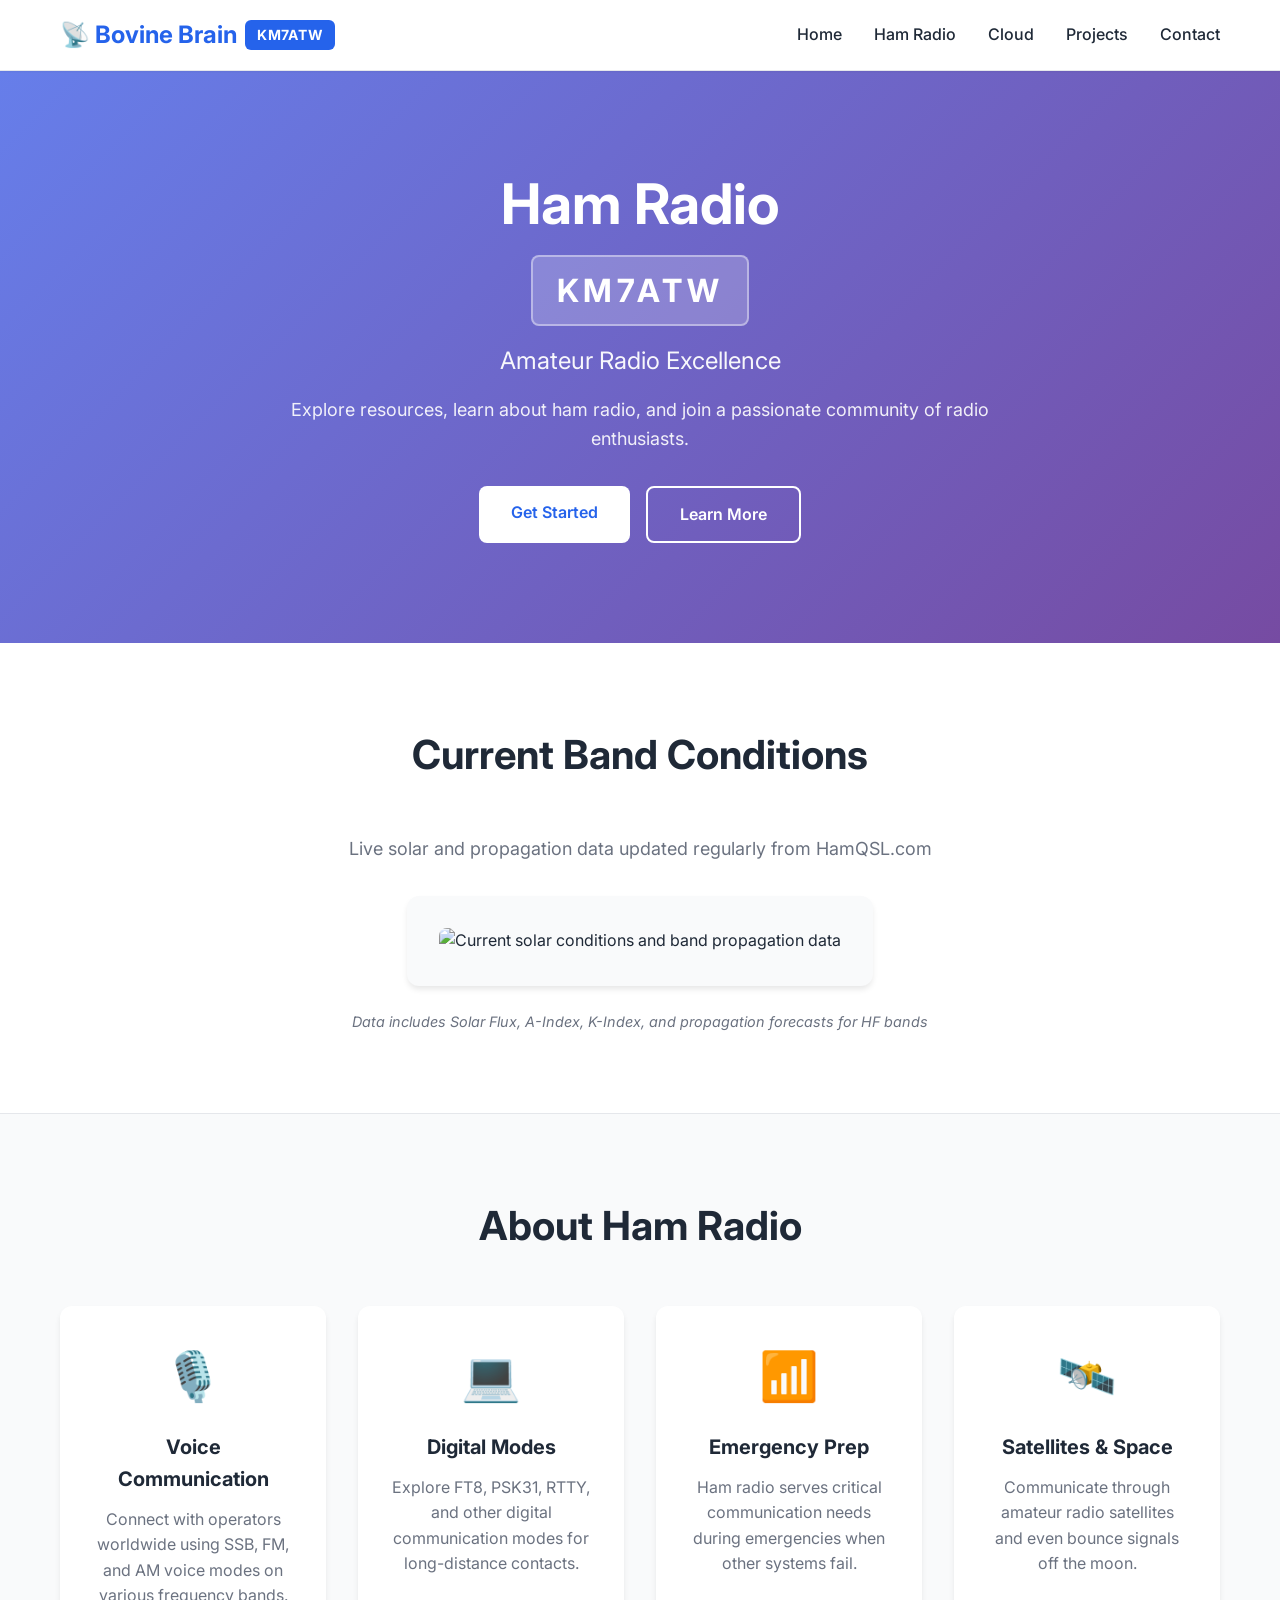
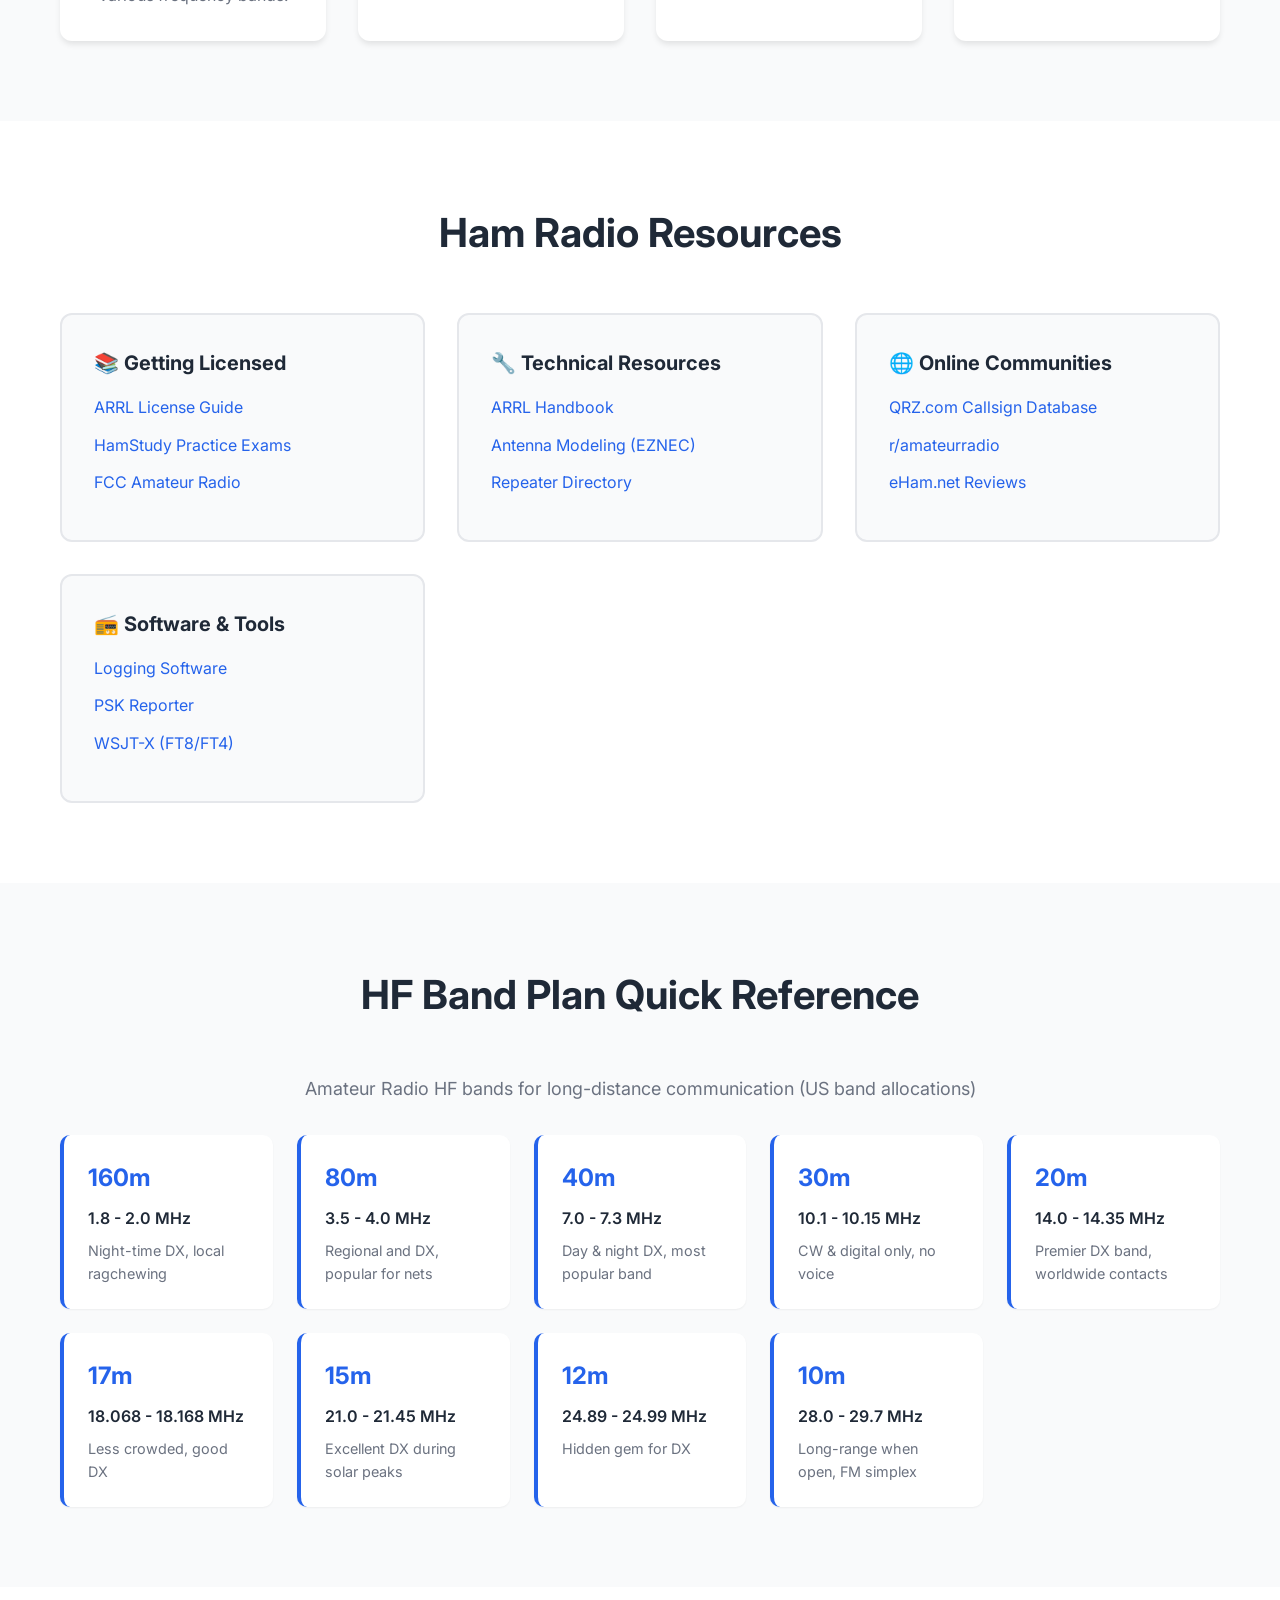
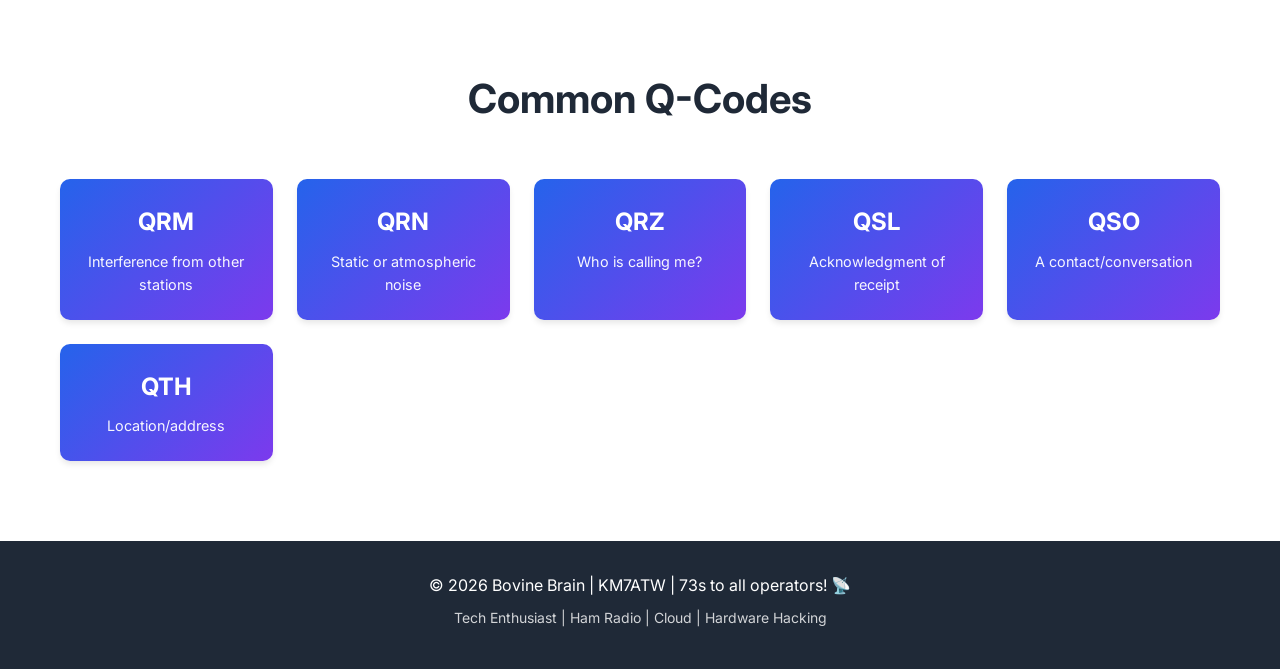
==== ham.html @ 4955dcfa "Initial commit: Add project files" ====
<!DOCTYPE html>
<html lang="en">
<head>
    <meta charset="UTF-8">
    <meta name="viewport" content="width=device-width, initial-scale=1.0">
    <meta name="description" content="Bovine Brain - Ham Radio Information, Resources, and Community">
    <meta name="keywords" content="ham radio, amateur radio, QSO, antenna, transceiver, RF">
    <title>Ham Radio - Bovine Brain KM7ATW</title>
    <link rel="stylesheet" href="styles.css">
    <link rel="preconnect" href="https://fonts.googleapis.com">
    <link rel="preconnect" href="https://fonts.gstatic.com" crossorigin>
    <link href="https://fonts.googleapis.com/css2?family=Inter:wght@300;400;600;700&display=swap" rel="stylesheet">
</head>
<body>
    <!-- Navigation -->
    <nav class="navbar">
        <div class="container">
            <div class="nav-brand">
                <a href="index.html" class="logo">📡 Bovine Brain <span class="callsign">KM7ATW</span></a>
            </div>
            <ul class="nav-menu">
                <li><a href="index.html">Home</a></li>
                <li><a href="ham.html" class="active">Ham Radio</a></li>
                <li><a href="cloud.html">Cloud</a></li>
                <li><a href="projects.html">Projects</a></li>
                <li><a href="index.html#contact">Contact</a></li>
            </ul>
            <button class="mobile-menu-toggle" aria-label="Toggle menu">☰</button>
        </div>
    </nav>

    <!-- Hero Section -->
    <section id="home" class="hero">
        <div class="container">
            <div class="hero-content">
                <h1 class="hero-title">Ham Radio</h1>
                <p class="hero-callsign">KM7ATW</p>
                <p class="hero-subtitle">Amateur Radio Excellence</p>
                <p class="hero-description">Explore resources, learn about ham radio, and join a passionate community of radio enthusiasts.</p>
                <div class="cta-buttons">
                    <a href="#resources" class="btn btn-primary">Get Started</a>
                    <a href="#about" class="btn btn-secondary">Learn More</a>
                </div>
            </div>
        </div>
    </section>

    <!-- Band Conditions Section -->
    <section class="band-conditions-section">
        <div class="container">
            <h2 class="section-title">Current Band Conditions</h2>
            <div class="conditions-content">
                <p class="conditions-description">Live solar and propagation data updated regularly from HamQSL.com</p>
                <div class="conditions-image-wrapper">
                    <img src="https://www.hamqsl.com/solar101vhfpic.php" alt="Current solar conditions and band propagation data" class="conditions-image">
                </div>
                <p class="conditions-note">Data includes Solar Flux, A-Index, K-Index, and propagation forecasts for HF bands</p>
            </div>
        </div>
    </section>

    <!-- About Section -->
    <section id="about" class="about-section">
        <div class="container">
            <h2 class="section-title">About Ham Radio</h2>
            <div class="about-grid">
                <div class="about-card">
                    <div class="card-icon">🎙️</div>
                    <h3>Voice Communication</h3>
                    <p>Connect with operators worldwide using SSB, FM, and AM voice modes on various frequency bands.</p>
                </div>
                <div class="about-card">
                    <div class="card-icon">💻</div>
                    <h3>Digital Modes</h3>
                    <p>Explore FT8, PSK31, RTTY, and other digital communication modes for long-distance contacts.</p>
                </div>
                <div class="about-card">
                    <div class="card-icon">📶</div>
                    <h3>Emergency Prep</h3>
                    <p>Ham radio serves critical communication needs during emergencies when other systems fail.</p>
                </div>
                <div class="about-card">
                    <div class="card-icon">🛰️</div>
                    <h3>Satellites & Space</h3>
                    <p>Communicate through amateur radio satellites and even bounce signals off the moon.</p>
                </div>
            </div>
        </div>
    </section>

    <!-- Resources Section -->
    <section id="resources" class="resources-section">
        <div class="container">
            <h2 class="section-title">Ham Radio Resources</h2>
            <div class="resources-grid">
                <div class="resource-card">
                    <h3>📚 Getting Licensed</h3>
                    <ul>
                        <li><a href="https://www.arrl.org/getting-licensed" target="_blank" rel="noopener">ARRL License Guide</a></li>
                        <li><a href="https://hamstudy.org/" target="_blank" rel="noopener">HamStudy Practice Exams</a></li>
                        <li><a href="https://www.fcc.gov/wireless/bureau-divisions/mobility-division/amateur-radio-service" target="_blank" rel="noopener">FCC Amateur Radio</a></li>
                    </ul>
                </div>
                <div class="resource-card">
                    <h3>🔧 Technical Resources</h3>
                    <ul>
                        <li><a href="https://www.arrl.org/arrl-handbook-2024" target="_blank" rel="noopener">ARRL Handbook</a></li>
                        <li><a href="https://www.eznec.com/" target="_blank" rel="noopener">Antenna Modeling (EZNEC)</a></li>
                        <li><a href="https://www.repeaterbook.com/" target="_blank" rel="noopener">Repeater Directory</a></li>
                    </ul>
                </div>
                <div class="resource-card">
                    <h3>🌐 Online Communities</h3>
                    <ul>
                        <li><a href="https://www.qrz.com/" target="_blank" rel="noopener">QRZ.com Callsign Database</a></li>
                        <li><a href="https://www.reddit.com/r/amateurradio/" target="_blank" rel="noopener">r/amateurradio</a></li>
                        <li><a href="https://www.eham.net/" target="_blank" rel="noopener">eHam.net Reviews</a></li>
                    </ul>
                </div>
                <div class="resource-card">
                    <h3>📻 Software & Tools</h3>
                    <ul>
                        <li><a href="https://www.qsl.net/" target="_blank" rel="noopener">Logging Software</a></li>
                        <li><a href="https://pskreporter.info/" target="_blank" rel="noopener">PSK Reporter</a></li>
                        <li><a href="https://wsjt.sourceforge.io/" target="_blank" rel="noopener">WSJT-X (FT8/FT4)</a></li>
                    </ul>
                </div>
            </div>
        </div>
    </section>

    <!-- Band Plan Section -->
    <section id="bands" class="bands-section">
        <div class="container">
            <h2 class="section-title">HF Band Plan Quick Reference</h2>
            <div class="band-info">
                <p class="band-description">Amateur Radio HF bands for long-distance communication (US band allocations)</p>
            </div>
            <div class="bands-grid">
                <div class="band-card">
                    <h3 class="band-name">160m</h3>
                    <p class="band-freq">1.8 - 2.0 MHz</p>
                    <p class="band-desc">Night-time DX, local ragchewing</p>
                </div>
                <div class="band-card">
                    <h3 class="band-name">80m</h3>
                    <p class="band-freq">3.5 - 4.0 MHz</p>
                    <p class="band-desc">Regional and DX, popular for nets</p>
                </div>
                <div class="band-card">
                    <h3 class="band-name">40m</h3>
                    <p class="band-freq">7.0 - 7.3 MHz</p>
                    <p class="band-desc">Day & night DX, most popular band</p>
                </div>
                <div class="band-card">
                    <h3 class="band-name">30m</h3>
                    <p class="band-freq">10.1 - 10.15 MHz</p>
                    <p class="band-desc">CW & digital only, no voice</p>
                </div>
                <div class="band-card">
                    <h3 class="band-name">20m</h3>
                    <p class="band-freq">14.0 - 14.35 MHz</p>
                    <p class="band-desc">Premier DX band, worldwide contacts</p>
                </div>
                <div class="band-card">
                    <h3 class="band-name">17m</h3>
                    <p class="band-freq">18.068 - 18.168 MHz</p>
                    <p class="band-desc">Less crowded, good DX</p>
                </div>
                <div class="band-card">
                    <h3 class="band-name">15m</h3>
                    <p class="band-freq">21.0 - 21.45 MHz</p>
                    <p class="band-desc">Excellent DX during solar peaks</p>
                </div>
                <div class="band-card">
                    <h3 class="band-name">12m</h3>
                    <p class="band-freq">24.89 - 24.99 MHz</p>
                    <p class="band-desc">Hidden gem for DX</p>
                </div>
                <div class="band-card">
                    <h3 class="band-name">10m</h3>
                    <p class="band-freq">28.0 - 29.7 MHz</p>
                    <p class="band-desc">Long-range when open, FM simplex</p>
                </div>
            </div>
        </div>
    </section>

    <!-- Q-Codes Section -->
    <section class="qcodes-section">
        <div class="container">
            <h2 class="section-title">Common Q-Codes</h2>
            <div class="qcodes-grid">
                <div class="qcode-card">
                    <h4>QRM</h4>
                    <p>Interference from other stations</p>
                </div>
                <div class="qcode-card">
                    <h4>QRN</h4>
                    <p>Static or atmospheric noise</p>
                </div>
                <div class="qcode-card">
                    <h4>QRZ</h4>
                    <p>Who is calling me?</p>
                </div>
                <div class="qcode-card">
                    <h4>QSL</h4>
                    <p>Acknowledgment of receipt</p>
                </div>
                <div class="qcode-card">
                    <h4>QSO</h4>
                    <p>A contact/conversation</p>
                </div>
                <div class="qcode-card">
                    <h4>QTH</h4>
                    <p>Location/address</p>
                </div>
            </div>
        </div>
    </section>

    <!-- Footer -->
    <footer class="footer">
        <div class="container">
            <p>&copy; 2026 Bovine Brain | KM7ATW | 73s to all operators! 📡</p>
            <p class="footer-note">Tech Enthusiast | Ham Radio | Cloud | Hardware Hacking</p>
        </div>
    </footer>

    <script src="script.js"></script>
</body>
</html>
---- styles.css ----
/* ========================================
   CSS Variables & Reset
   ======================================== */
:root {
    --primary-color: #2563eb;
    --primary-dark: #1e40af;
    --secondary-color: #7c3aed;
    --accent-color: #f59e0b;
    --text-primary: #1f2937;
    --text-secondary: #6b7280;
    --bg-light: #f9fafb;
    --bg-white: #ffffff;
    --border-color: #e5e7eb;
    --shadow-sm: 0 1px 2px 0 rgba(0, 0, 0, 0.05);
    --shadow-md: 0 4px 6px -1px rgba(0, 0, 0, 0.1);
    --shadow-lg: 0 10px 15px -3px rgba(0, 0, 0, 0.1);
    --shadow-xl: 0 20px 25px -5px rgba(0, 0, 0, 0.1);
    --transition: all 0.3s ease;
}

* {
    margin: 0;
    padding: 0;
    box-sizing: border-box;
}

html {
    scroll-behavior: smooth;
}

body {
    font-family: 'Inter', -apple-system, BlinkMacSystemFont, 'Segoe UI', Roboto, sans-serif;
    line-height: 1.6;
    color: var(--text-primary);
    background-color: var(--bg-white);
}

.container {
    max-width: 1200px;
    margin: 0 auto;
    padding: 0 20px;
}

/* ========================================
   Navigation
   ======================================== */
.navbar {
    background: var(--bg-white);
    box-shadow: var(--shadow-sm);
    position: sticky;
    top: 0;
    z-index: 1000;
    border-bottom: 1px solid var(--border-color);
}

.navbar .container {
    display: flex;
    justify-content: space-between;
    align-items: center;
    padding: 1rem 20px;
}

.nav-brand .logo {
    font-size: 1.5rem;
    font-weight: 700;
    color: var(--primary-color);
    text-decoration: none;
    display: flex;
    align-items: center;
}

.nav-brand a.logo {
    color: var(--primary-color);
    text-decoration: none;
}

.nav-brand a.logo:hover {
    color: var(--primary-dark);
}

.callsign {
    display: inline-block;
    padding: 0.25rem 0.75rem;
    background: var(--primary-color);
    color: white;
    border-radius: 6px;
    font-size: 0.875rem;
    font-weight: 700;
    margin-left: 0.5rem;
    letter-spacing: 0.05em;
}

.nav-menu {
    display: flex;
    list-style: none;
    gap: 2rem;
}

.nav-menu a {
    color: var(--text-primary);
    text-decoration: none;
    font-weight: 500;
    transition: var(--transition);
    padding: 0.5rem 0;
}

.nav-menu a:hover {
    color: var(--primary-color);
}

.nav-menu a.active {
    color: var(--primary-color);
    border-bottom: 2px solid var(--primary-color);
}

.mobile-menu-toggle {
    display: none;
    background: none;
    border: none;
    font-size: 1.5rem;
    cursor: pointer;
    color: var(--text-primary);
}

/* ========================================
   Hero Section
   ======================================== */
.hero {
    background: linear-gradient(135deg, #667eea 0%, #764ba2 100%);
    color: white;
    padding: 100px 20px;
    text-align: center;
}

.hero-content {
    max-width: 800px;
    margin: 0 auto;
}

.hero-title {
    font-size: 3.5rem;
    font-weight: 700;
    margin-bottom: 1rem;
    line-height: 1.2;
}

.hero-callsign {
    font-size: 2rem;
    font-weight: 700;
    letter-spacing: 0.15em;
    margin-bottom: 1rem;
    padding: 0.5rem 1.5rem;
    background: rgba(255, 255, 255, 0.2);
    border-radius: 8px;
    display: inline-block;
    border: 2px solid rgba(255, 255, 255, 0.4);
}

.hero-subtitle {
    font-size: 1.5rem;
    margin-bottom: 1rem;
    opacity: 0.95;
}

.hero-description {
    font-size: 1.125rem;
    margin-bottom: 2rem;
    opacity: 0.9;
}

.cta-buttons {
    display: flex;
    gap: 1rem;
    justify-content: center;
    flex-wrap: wrap;
}

.btn {
    padding: 0.875rem 2rem;
    border-radius: 8px;
    text-decoration: none;
    font-weight: 600;
    transition: var(--transition);
    display: inline-block;
    cursor: pointer;
    border: none;
    font-size: 1rem;
}

.btn-primary {
    background: white;
    color: var(--primary-color);
}

.btn-primary:hover {
    background: var(--bg-light);
    transform: translateY(-2px);
    box-shadow: var(--shadow-lg);
}

.btn-secondary {
    background: transparent;
    color: white;
    border: 2px solid white;
}

.btn-secondary:hover {
    background: rgba(255, 255, 255, 0.1);
    transform: translateY(-2px);
}

/* ========================================
   Sections
   ======================================== */
section {
    padding: 80px 20px;
}

.section-title {
    font-size: 2.5rem;
    font-weight: 700;
    text-align: center;
    margin-bottom: 3rem;
    color: var(--text-primary);
}

/* ========================================
   Band Conditions Section
   ======================================== */
.band-conditions-section {
    background: var(--bg-white);
    border-bottom: 1px solid var(--border-color);
}

.conditions-content {
    max-width: 900px;
    margin: 0 auto;
    text-align: center;
}

.conditions-description {
    color: var(--text-secondary);
    font-size: 1.125rem;
    margin-bottom: 2rem;
}

.conditions-image-wrapper {
    background: var(--bg-light);
    padding: 2rem;
    border-radius: 12px;
    box-shadow: var(--shadow-md);
    display: inline-block;
    margin-bottom: 1.5rem;
}

.conditions-image {
    max-width: 100%;
    height: auto;
    display: block;
    border-radius: 8px;
}

.conditions-note {
    color: var(--text-secondary);
    font-size: 0.9rem;
    font-style: italic;
}

/* ========================================
   About Section
   ======================================== */
.about-section {
    background: var(--bg-light);
}

.about-intro {
    max-width: 800px;
    margin: 0 auto 3rem auto;
    text-align: center;
}

.about-intro p {
    font-size: 1.125rem;
    color: var(--text-secondary);
    line-height: 1.8;
}

.about-grid {
    display: grid;
    grid-template-columns: repeat(auto-fit, minmax(250px, 1fr));
    gap: 2rem;
}

.about-card {
    background: var(--bg-white);
    padding: 2rem;
    border-radius: 12px;
    box-shadow: var(--shadow-md);
    transition: var(--transition);
    text-align: center;
}

.about-card:hover {
    transform: translateY(-5px);
    box-shadow: var(--shadow-xl);
}

.card-icon {
    font-size: 3rem;
    margin-bottom: 1rem;
}

.about-card h3 {
    font-size: 1.25rem;
    margin-bottom: 0.75rem;
    color: var(--text-primary);
}

.about-card p {
    color: var(--text-secondary);
    line-height: 1.6;
}

.card-link {
    display: inline-block;
    margin-top: 1rem;
    color: var(--primary-color);
    text-decoration: none;
    font-weight: 600;
    transition: var(--transition);
}

.card-link:hover {
    color: var(--primary-dark);
    transform: translateX(5px);
}

.about-intro {
    max-width: 800px;
    margin: 0 auto 3rem auto;
    text-align: center;
}

.about-intro p {
    font-size: 1.125rem;
    color: var(--text-secondary);
    line-height: 1.8;
}

/* ========================================
   Resources Section
   ======================================== */
.resources-section {
    background: var(--bg-white);
}

.resources-grid {
    display: grid;
    grid-template-columns: repeat(auto-fit, minmax(280px, 1fr));
    gap: 2rem;
}

.resource-card {
    background: var(--bg-light);
    padding: 2rem;
    border-radius: 12px;
    border: 2px solid var(--border-color);
    transition: var(--transition);
}

.resource-card:hover {
    border-color: var(--primary-color);
    box-shadow: var(--shadow-lg);
}

.resource-card h3 {
    font-size: 1.25rem;
    margin-bottom: 1rem;
    color: var(--text-primary);
}

.resource-card ul {
    list-style: none;
}

.resource-card li {
    margin-bottom: 0.75rem;
}

.resource-card a {
    color: var(--primary-color);
    text-decoration: none;
    transition: var(--transition);
    display: inline-flex;
    align-items: center;
}

.resource-card a:hover {
    color: var(--primary-dark);
    text-decoration: underline;
}

/* ========================================
   Band Plan Section
   ======================================== */
.bands-section {
    background: var(--bg-light);
}

.band-info {
    text-align: center;
    margin-bottom: 2rem;
}

.band-description {
    color: var(--text-secondary);
    font-size: 1.125rem;
}

.bands-grid {
    display: grid;
    grid-template-columns: repeat(auto-fit, minmax(200px, 1fr));
    gap: 1.5rem;
}

.band-card {
    background: var(--bg-white);
    padding: 1.5rem;
    border-radius: 10px;
    border-left: 4px solid var(--primary-color);
    box-shadow: var(--shadow-sm);
    transition: var(--transition);
}

.band-card:hover {
    transform: translateX(5px);
    box-shadow: var(--shadow-md);
    border-left-color: var(--accent-color);
}

.band-name {
    font-size: 1.5rem;
    color: var(--primary-color);
    margin-bottom: 0.5rem;
}

.band-freq {
    font-weight: 600;
    color: var(--text-primary);
    margin-bottom: 0.5rem;
}

.band-desc {
    color: var(--text-secondary);
    font-size: 0.9rem;
}

/* ========================================
   Q-Codes Section
   ======================================== */
.qcodes-section {
    background: var(--bg-white);
}

.qcodes-grid {
    display: grid;
    grid-template-columns: repeat(auto-fit, minmax(180px, 1fr));
    gap: 1.5rem;
}

.qcode-card {
    background: linear-gradient(135deg, var(--primary-color), var(--secondary-color));
    color: white;
    padding: 1.5rem;
    border-radius: 10px;
    text-align: center;
    box-shadow: var(--shadow-md);
    transition: var(--transition);
}

.qcode-card:hover {
    transform: scale(1.05);
    box-shadow: var(--shadow-xl);
}

.qcode-card h4 {
    font-size: 1.5rem;
    margin-bottom: 0.5rem;
    font-weight: 700;
}

.qcode-card p {
    font-size: 0.9rem;
    opacity: 0.95;
}

/* ========================================
   Contact Section
   ======================================== */
.contact-section {
    background: var(--bg-light);
}

.contact-content {
    max-width: 700px;
    margin: 0 auto;
    text-align: center;
}

.contact-text {
    font-size: 1.125rem;
    color: var(--text-secondary);
    margin-bottom: 2rem;
}

.contact-info {
    display: flex;
    flex-direction: column;
    gap: 1rem;
}

.contact-item {
    background: var(--bg-white);
    padding: 1.5rem;
    border-radius: 10px;
    box-shadow: var(--shadow-sm);
    display: flex;
    align-items: center;
    justify-content: center;
    gap: 1rem;
    font-size: 1.125rem;
}

.contact-icon {
    font-size: 1.5rem;
}

/* ========================================
   Footer
   ======================================== */
.footer {
    background: var(--text-primary);
    color: white;
    padding: 2rem 20px;
    text-align: center;
}

.footer p {
    margin-bottom: 0.5rem;
}

.footer-note {
    font-size: 0.875rem;
    opacity: 0.8;
}

/* ========================================
   Interests Section
   ======================================== */
.interests-section {
    background: var(--bg-white);
}

.interests-grid {
    display: grid;
    grid-template-columns: repeat(auto-fit, minmax(250px, 1fr));
    gap: 1.5rem;
}

.interest-item {
    background: var(--bg-light);
    padding: 1.5rem;
    border-radius: 10px;
    border-left: 4px solid var(--primary-color);
    transition: var(--transition);
}

.interest-item:hover {
    transform: translateX(5px);
    border-left-color: var(--accent-color);
}

.interest-item h3 {
    font-size: 1.125rem;
    margin-bottom: 0.5rem;
    color: var(--text-primary);
}

.interest-item p {
    color: var(--text-secondary);
    font-size: 0.9rem;
}

/* ========================================
   Projects Sections
   ======================================== */
.projects-featured {
    display: grid;
    grid-template-columns: repeat(auto-fit, minmax(450px, 1fr));
    gap: 2rem;
    margin-bottom: 2rem;
}

.project-featured-card {
    background: var(--bg-white);
    padding: 2.5rem;
    border-radius: 12px;
    box-shadow: var(--shadow-lg);
    border-top: 4px solid var(--primary-color);
}

.project-header {
    display: flex;
    justify-content: space-between;
    align-items: center;
    margin-bottom: 1rem;
}

.project-header h3 {
    font-size: 1.5rem;
    color: var(--text-primary);
}

.project-status {
    padding: 0.25rem 0.75rem;
    border-radius: 20px;
    font-size: 0.8rem;
    font-weight: 600;
}

.status-active {
    background: #10b981;
    color: white;
}

.status-complete {
    background: var(--primary-color);
    color: white;
}

.project-description {
    color: var(--text-secondary);
    line-height: 1.6;
    margin-bottom: 1rem;
}

.project-tech {
    display: flex;
    flex-wrap: wrap;
    gap: 0.5rem;
    margin-bottom: 1.5rem;
}

.tech-tag {
    background: var(--bg-light);
    padding: 0.25rem 0.75rem;
    border-radius: 6px;
    font-size: 0.85rem;
    color: var(--text-primary);
    font-weight: 500;
}

.project-details h4 {
    color: var(--text-primary);
    margin-bottom: 0.75rem;
    font-size: 1rem;
}

.project-details ul {
    margin-left: 1.5rem;
    color: var(--text-secondary);
}

.project-details li {
    margin-bottom: 0.5rem;
}

.project-warning {
    margin-top: 1.5rem;
    padding: 1rem;
    background: #fef3c7;
    border-left: 4px solid #f59e0b;
    border-radius: 6px;
    font-size: 0.9rem;
    color: #78350f;
}

.projects-grid {
    display: grid;
    grid-template-columns: repeat(auto-fit, minmax(250px, 1fr));
    gap: 1.5rem;
}

.project-card {
    background: var(--bg-light);
    padding: 2rem;
    border-radius: 10px;
    text-align: center;
    transition: var(--transition);
}

.project-card:hover {
    transform: translateY(-5px);
    box-shadow: var(--shadow-md);
}

.project-icon {
    font-size: 3rem;
    margin-bottom: 1rem;
}

.project-card h3 {
    font-size: 1.125rem;
    margin-bottom: 0.5rem;
    color: var(--text-primary);
}

.project-card p {
    color: var(--text-secondary);
    font-size: 0.9rem;
    margin-bottom: 1rem;
}

.project-status-small {
    display: inline-block;
    padding: 0.25rem 0.75rem;
    background: var(--primary-color);
    color: white;
    border-radius: 20px;
    font-size: 0.75rem;
    font-weight: 600;
}

/* ========================================
   Hero Variants
   ======================================== */
.hero-cloud {
    background: linear-gradient(135deg, #0ea5e9 0%, #2563eb 100%);
}

.hero-projects {
    background: linear-gradient(135deg, #f59e0b 0%, #ef4444 100%);
}

/* ========================================
   Responsive Design
   ======================================== */
@media (max-width: 768px) {
    .mobile-menu-toggle {
        display: block;
    }

    .nav-menu {
        display: none;
        position: absolute;
        top: 100%;
        left: 0;
        right: 0;
        background: var(--bg-white);
        flex-direction: column;
        padding: 1rem;
        box-shadow: var(--shadow-md);
        gap: 0;
    }

    .nav-menu.active {
        display: flex;
    }

    .nav-menu li {
        padding: 0.75rem 0;
        border-bottom: 1px solid var(--border-color);
    }

    .nav-menu li:last-child {
        border-bottom: none;
    }

    .hero-title {
        font-size: 2.5rem;
    }

    .hero-subtitle {
        font-size: 1.25rem;
    }

    .section-title {
        font-size: 2rem;
    }

    .about-grid,
    .resources-grid,
    .bands-grid,
    .projects-featured,
    .projects-grid,
    .interests-grid {
        grid-template-columns: 1fr;
    }

    .cta-buttons {
        flex-direction: column;
    }

    .btn {
        width: 100%;
    }
}

@media (max-width: 480px) {
    .hero-title {
        font-size: 2rem;
    }

    section {
        padding: 60px 20px;
    }

    .qcodes-grid {
        grid-template-columns: repeat(2, 1fr);
    }
}

/* ========================================
   Animations
   ======================================== */
@keyframes fadeIn {
    from {
        opacity: 0;
        transform: translateY(20px);
    }
    to {
        opacity: 1;
        transform: translateY(0);
    }
}

.hero-content,
.about-card,
.resource-card,
.band-card,
.project-card,
.project-featured-card,
.interest-item {
    animation: fadeIn 0.6s ease-out;
}
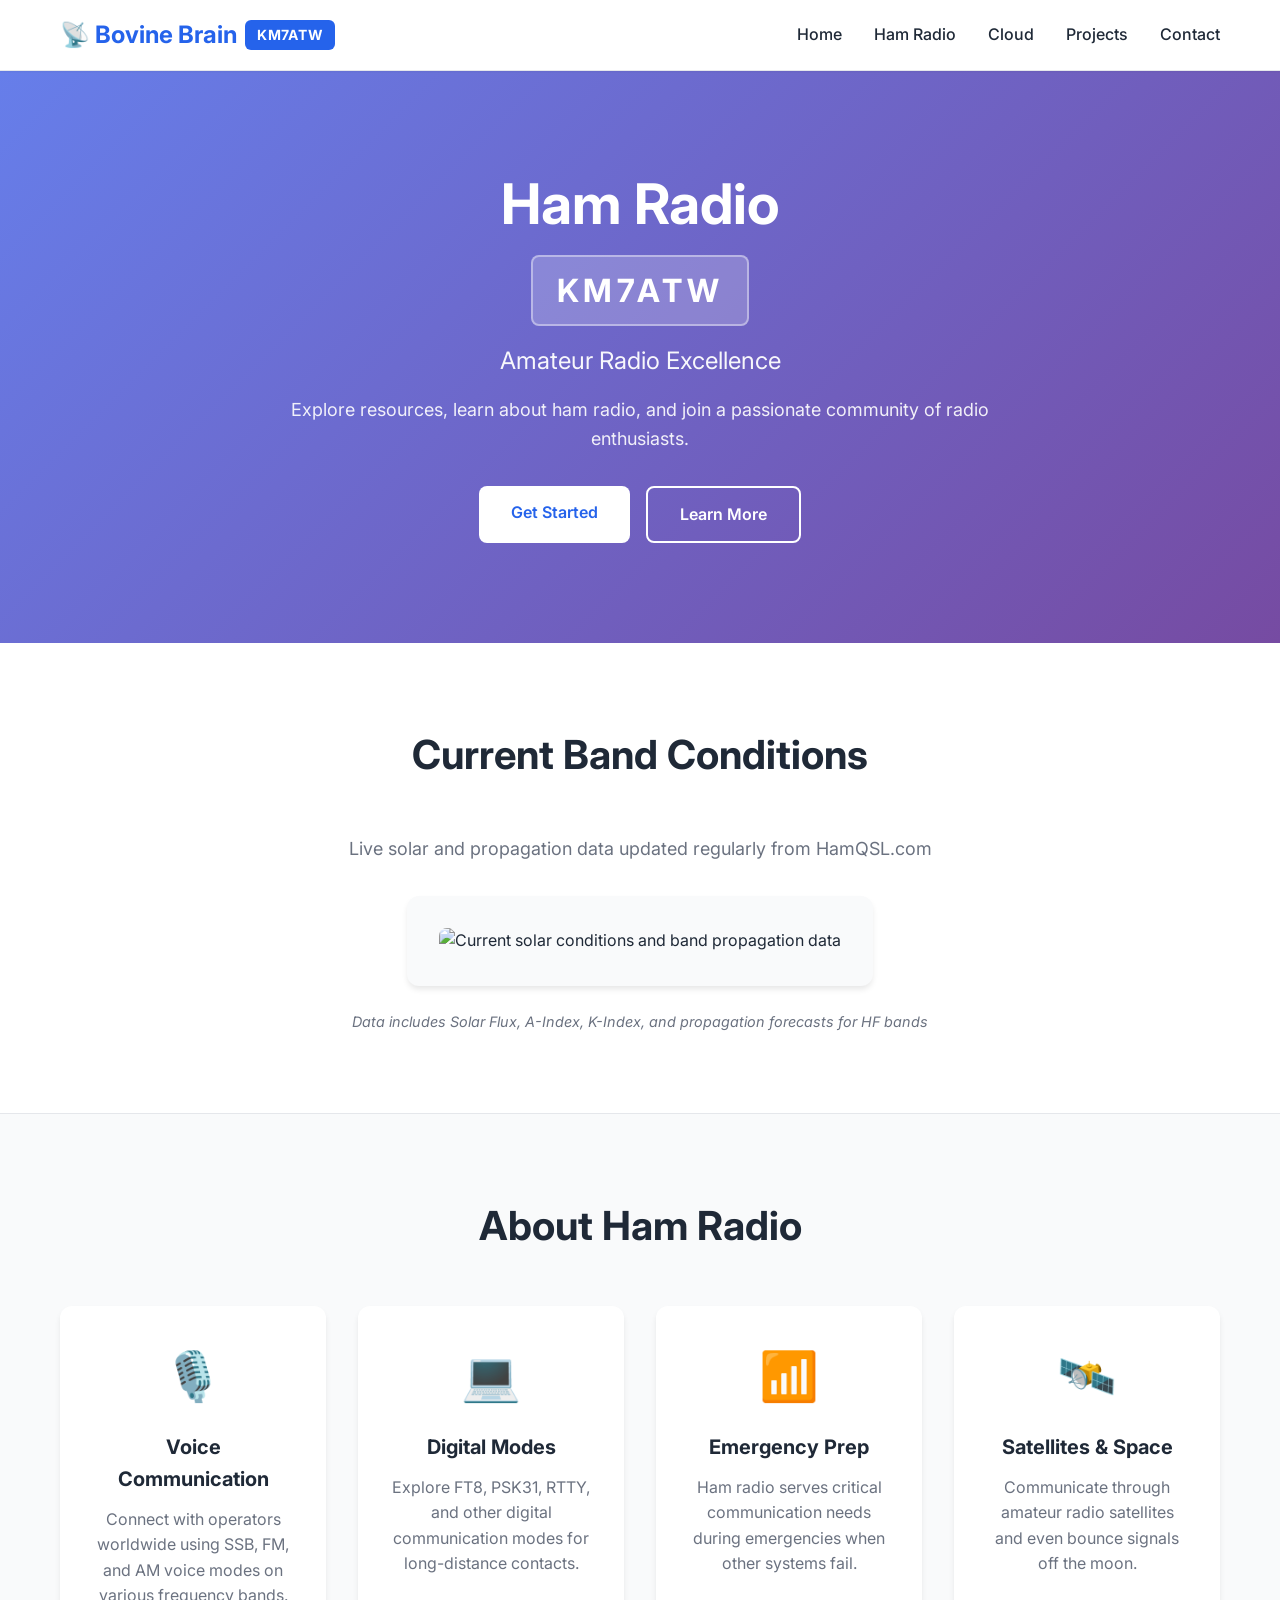
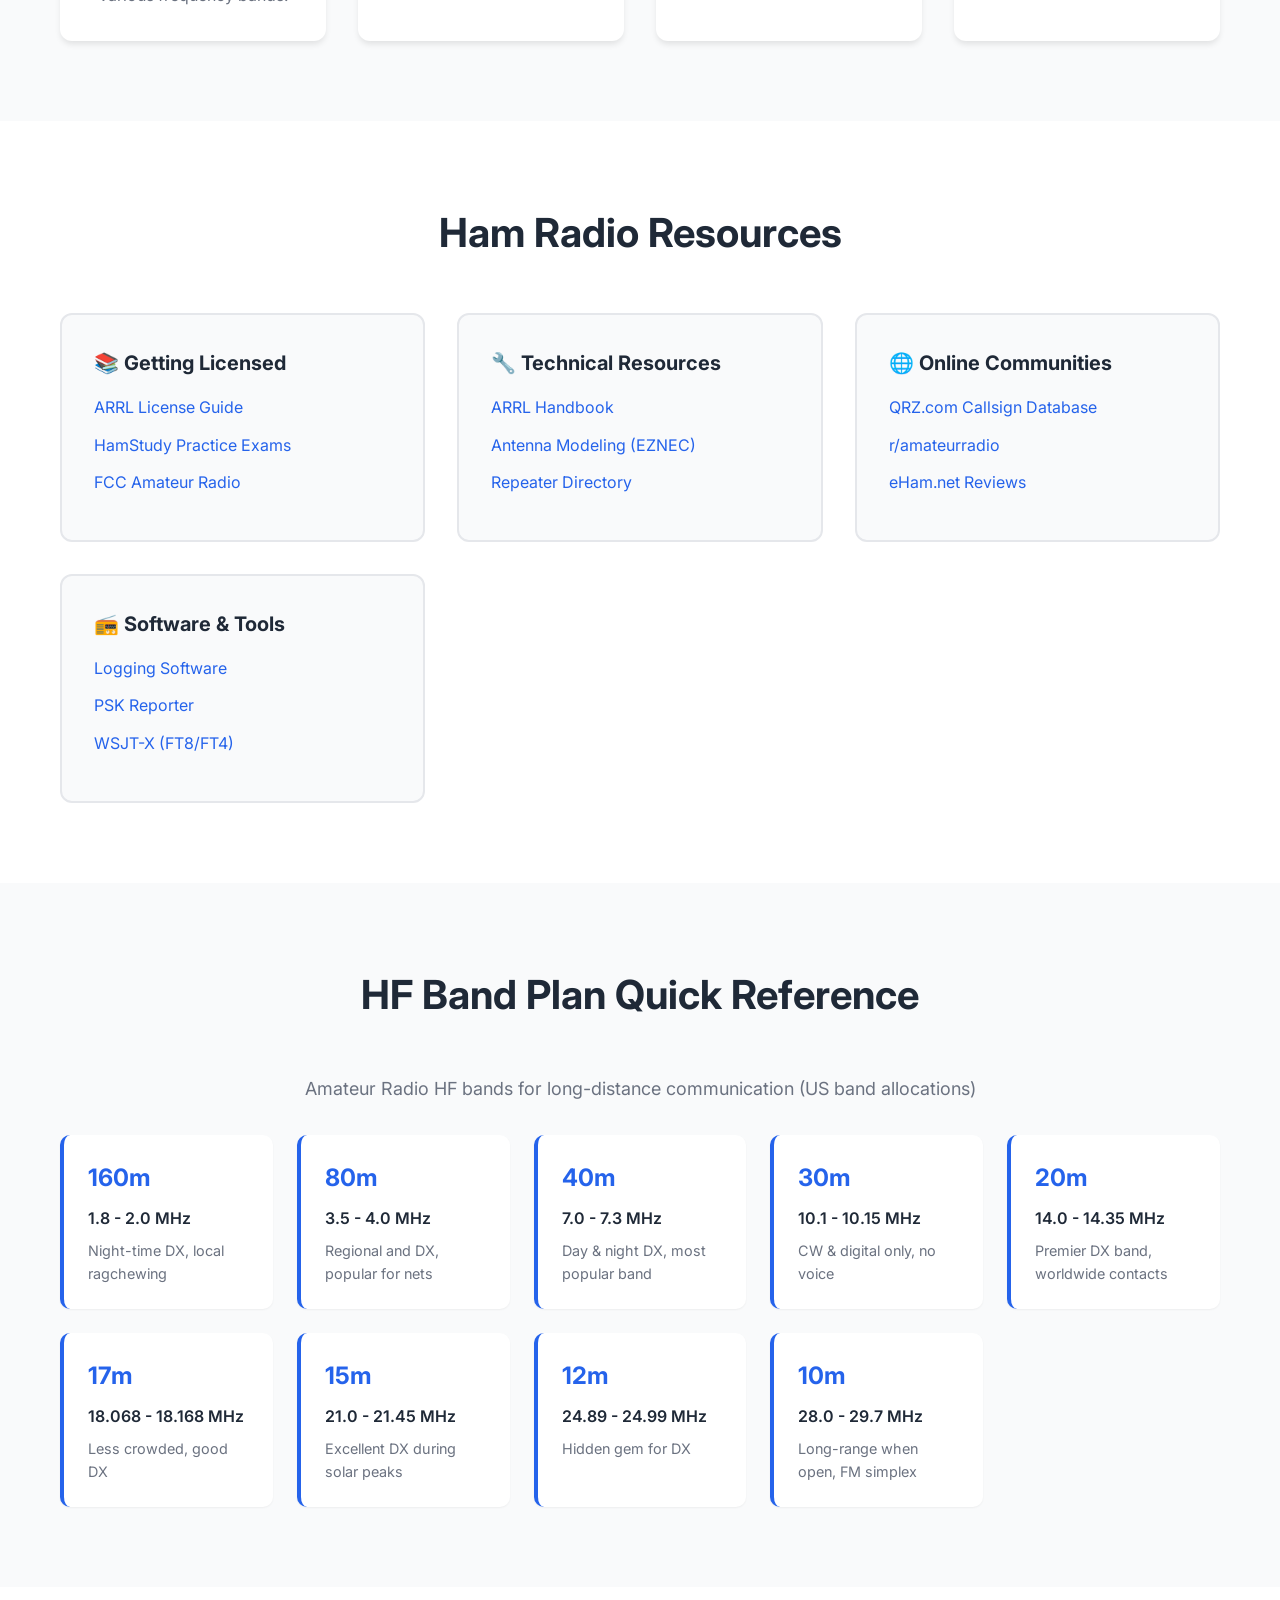
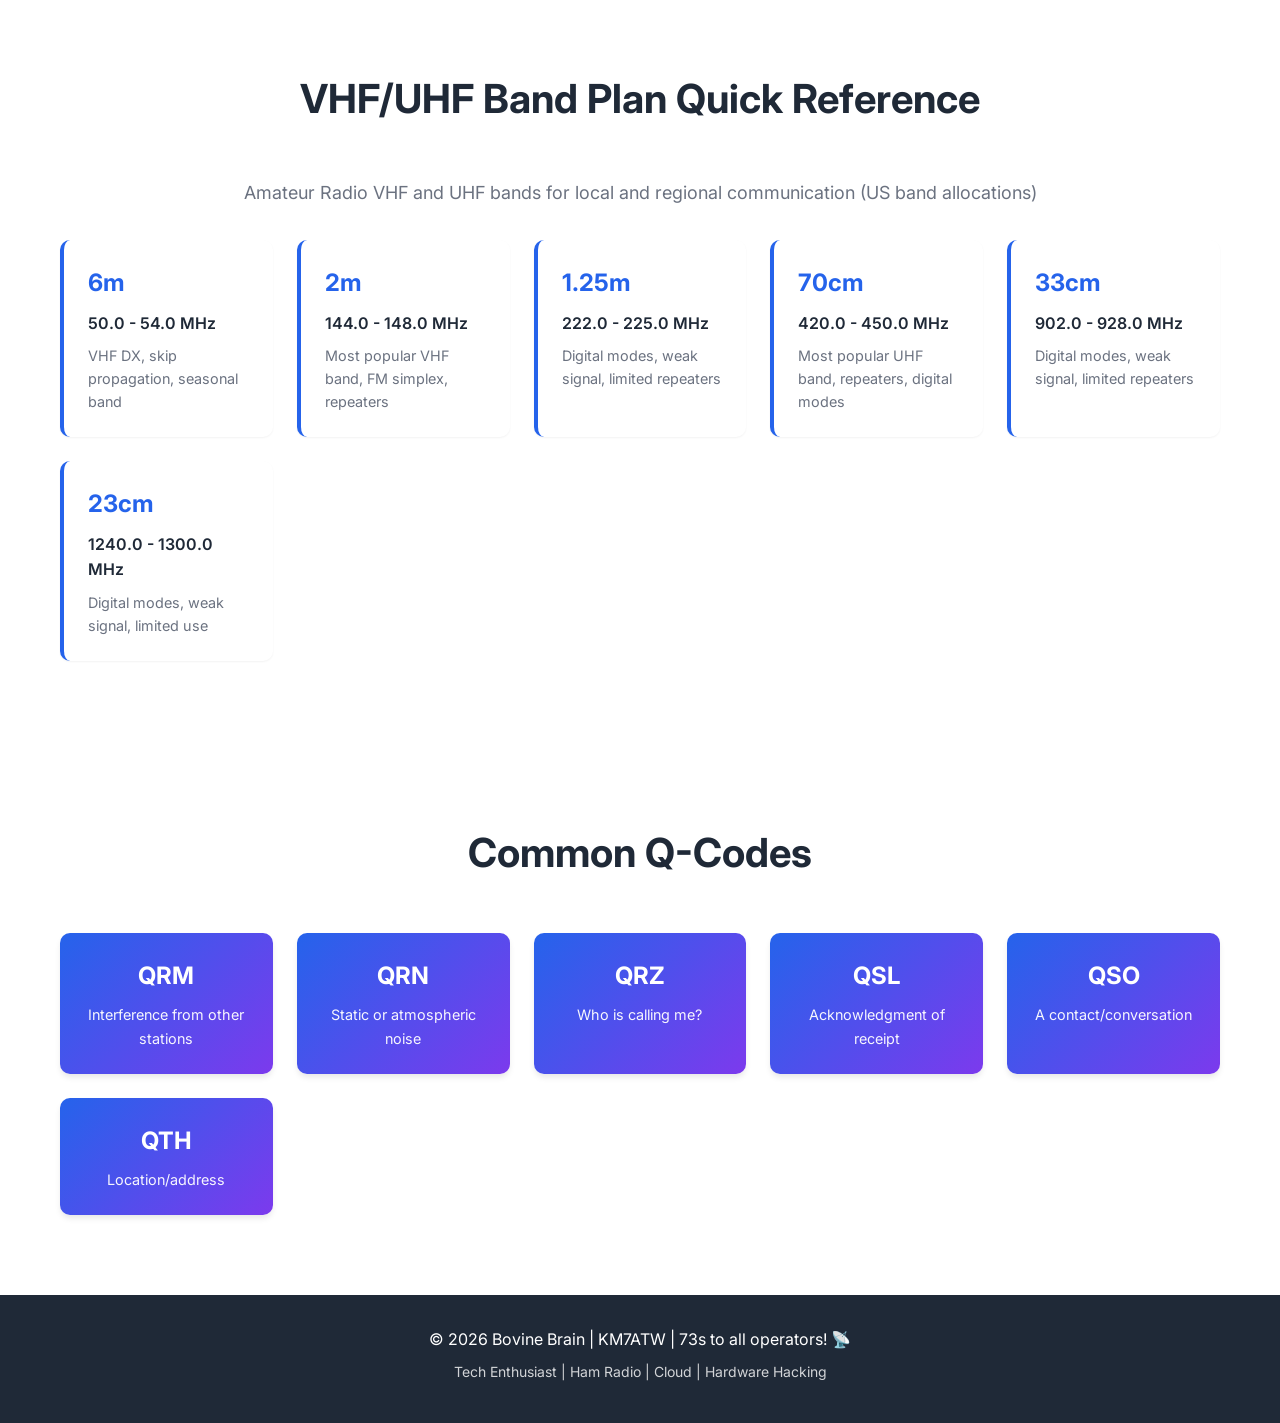
==== commit d27caa3e: "Add VHF/UHF band plan section to ham.html" ====
--- a/ham.html
+++ b/ham.html
@@ -186,6 +186,48 @@
         </div>
     </section>
 
+    <!-- VHF/UHF Band Plan Section -->
+    <section id="vhfuhf" class="vhfuhf-section">
+        <div class="container">
+            <h2 class="section-title">VHF/UHF Band Plan Quick Reference</h2>
+            <div class="band-info">
+                <p class="band-description">Amateur Radio VHF and UHF bands for local and regional communication (US band allocations)</p>
+            </div>
+            <div class="bands-grid">
+                <div class="band-card">
+                    <h3 class="band-name">6m</h3>
+                    <p class="band-freq">50.0 - 54.0 MHz</p>
+                    <p class="band-desc">VHF DX, skip propagation, seasonal band</p>
+                </div>
+                <div class="band-card">
+                    <h3 class="band-name">2m</h3>
+                    <p class="band-freq">144.0 - 148.0 MHz</p>
+                    <p class="band-desc">Most popular VHF band, FM simplex, repeaters</p>
+                </div>
+                <div class="band-card">
+                    <h3 class="band-name">1.25m</h3>
+                    <p class="band-freq">222.0 - 225.0 MHz</p>
+                    <p class="band-desc">Digital modes, weak signal, limited repeaters</p>
+                </div>
+                <div class="band-card">
+                    <h3 class="band-name">70cm</h3>
+                    <p class="band-freq">420.0 - 450.0 MHz</p>
+                    <p class="band-desc">Most popular UHF band, repeaters, digital modes</p>
+                </div>
+                <div class="band-card">
+                    <h3 class="band-name">33cm</h3>
+                    <p class="band-freq">902.0 - 928.0 MHz</p>
+                    <p class="band-desc">Digital modes, weak signal, limited repeaters</p>
+                </div>
+                <div class="band-card">
+                    <h3 class="band-name">23cm</h3>
+                    <p class="band-freq">1240.0 - 1300.0 MHz</p>
+                    <p class="band-desc">Digital modes, weak signal, limited use</p>
+                </div>
+            </div>
+        </div>
+    </section>
+
     <!-- Q-Codes Section -->
     <section class="qcodes-section">
         <div class="container">
